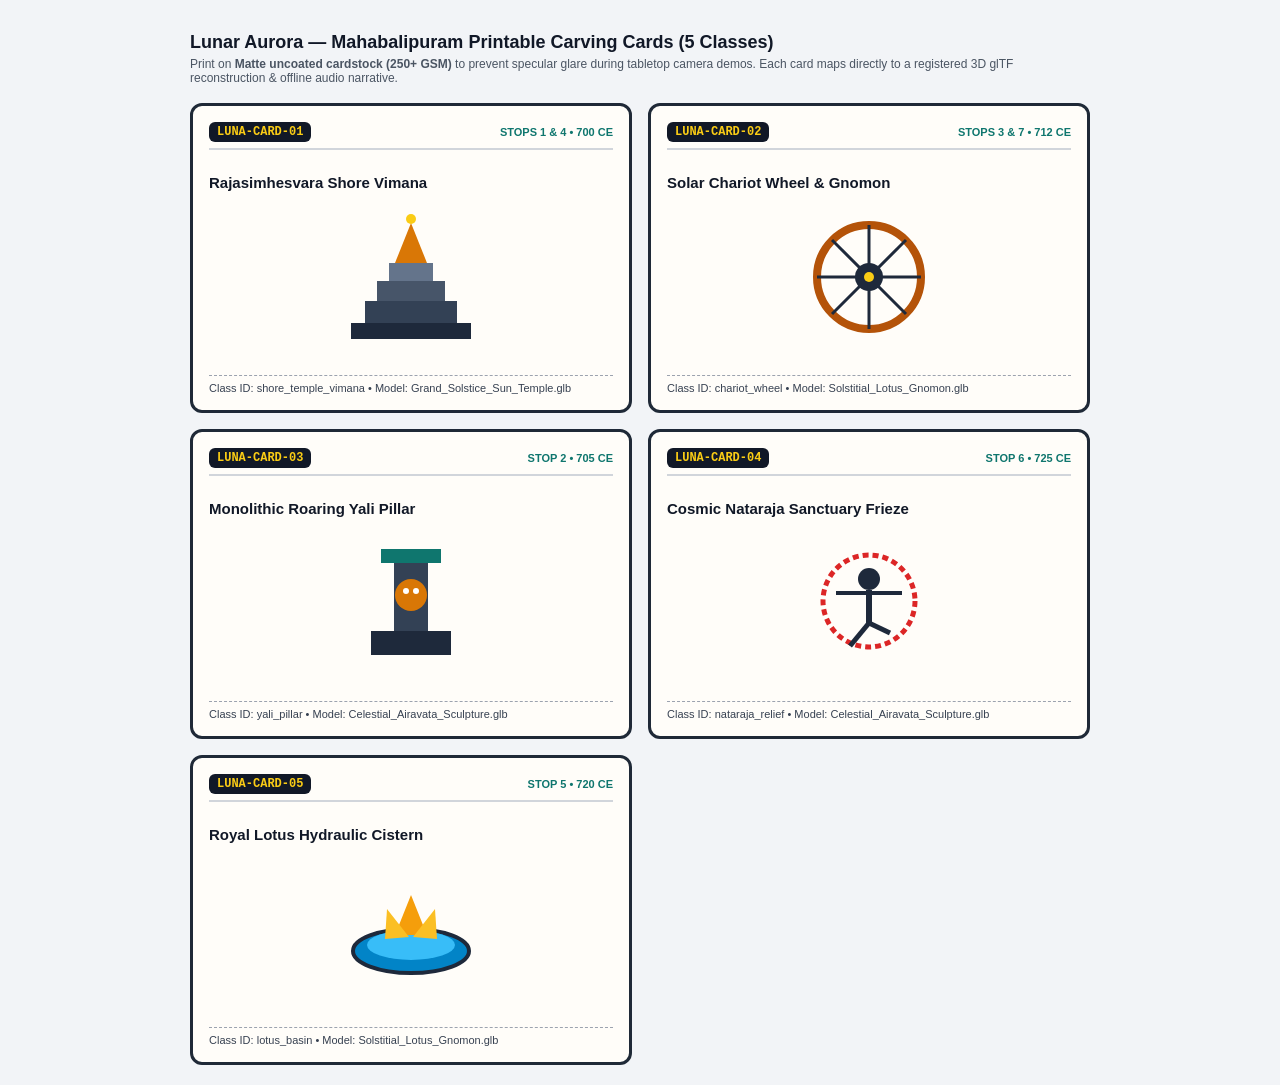
==== docs/carving_cards/print_5_carving_cards.html @ 83df8d59 "Implement Mahabalipuram XR Innovation Challenge 2026 upgrade (WebXR 3D/ShadeMap/PDF, Offline Failove" ====
<!DOCTYPE html>
<html lang="en">
<head>
  <meta charset="UTF-8">
  <title>Lunar Aurora - Printable Mahabalipuram Carving Cards (Matte Edition)</title>
  <style>
    * { box-sizing: border-box; font-family: 'Segoe UI', sans-serif; }
    body { margin: 0; padding: 20px; background: #f2f4f7; color: #111827; }
    h1 { font-size: 18px; margin-bottom: 4px; }
    p.sub { font-size: 12px; color: #4b5563; margin-top: 0; margin-bottom: 18px; }
    .grid { display: grid; grid-template-columns: repeat(2, 1fr); gap: 16px; max-width: 900px; margin: 0 auto; }
    .card {
      background: #fffdf9;
      border: 3px solid #1f2937;
      border-radius: 12px;
      padding: 16px;
      page-break-inside: avoid;
      display: flex;
      flex-direction: column;
      justify-content: space-between;
      min-height: 310px;
    }
    .hdr { display: flex; justify-content: space-between; align-items: center; border-bottom: 2px solid #d1d5db; padding-bottom: 6px; }
    .code { font-family: monospace; font-weight: 800; font-size: 12px; background: #111827; color: #facc15; padding: 3px 8px; border-radius: 6px; }
    .title { font-size: 15px; font-weight: 800; margin: 8px 0 4px; }
    .era { font-size: 11px; color: #0f766e; font-weight: 700; }
    .art { display: flex; justify-content: center; align-items: center; padding: 10px 0; }
    .ftr { border-top: 1px dashed #9ca3af; padding-top: 6px; font-size: 11px; color: #374151; }
    @media print {
      body { background: #ffffff; padding: 8px; }
      .no-print { display: none; }
    }
  </style>
</head>
<body>
  <div style="max-width: 900px; margin: 0 auto;">
    <h1>Lunar Aurora — Mahabalipuram Printable Carving Cards (5 Classes)</h1>
    <p class="sub">Print on <strong>Matte uncoated cardstock (250+ GSM)</strong> to prevent specular glare during tabletop camera demos. Each card maps directly to a registered 3D glTF reconstruction &amp; offline audio narrative.</p>
  </div>

  <div class="grid">
    <!-- CARD 1 -->
    <div class="card">
      <div class="hdr"><span class="code">LUNA-CARD-01</span><span class="era">STOPS 1 &amp; 4 • 700 CE</span></div>
      <div>
        <div class="title">Rajasimhesvara Shore Vimana</div>
        <div class="art">
          <svg width="160" height="145" viewBox="0 0 160 145">
            <rect x="20" y="118" width="120" height="16" fill="#1e293b"/>
            <rect x="34" y="96" width="92" height="22" fill="#334155"/>
            <rect x="46" y="76" width="68" height="20" fill="#475569"/>
            <rect x="58" y="58" width="44" height="18" fill="#64748b"/>
            <polygon points="80,18 96,58 64,58" fill="#d97706"/>
            <circle cx="80" cy="14" r="5" fill="#facc15"/>
          </svg>
        </div>
      </div>
      <div class="ftr">Class ID: <code>shore_temple_vimana</code> • Model: <code>Grand_Solstice_Sun_Temple.glb</code></div>
    </div>

    <!-- CARD 2 -->
    <div class="card">
      <div class="hdr"><span class="code">LUNA-CARD-02</span><span class="era">STOPS 3 &amp; 7 • 712 CE</span></div>
      <div>
        <div class="title">Solar Chariot Wheel &amp; Gnomon</div>
        <div class="art">
          <svg width="150" height="145" viewBox="0 0 150 145">
            <circle cx="75" cy="72" r="52" fill="none" stroke="#b45309" stroke-width="8"/>
            <circle cx="75" cy="72" r="14" fill="#1e293b"/>
            <line x1="75" y1="20" x2="75" y2="124" stroke="#1e293b" stroke-width="3"/>
            <line x1="23" y1="72" x2="127" y2="72" stroke="#1e293b" stroke-width="3"/>
            <line x1="38" y1="35" x2="112" y2="109" stroke="#1e293b" stroke-width="3"/>
            <line x1="112" y1="35" x2="38" y2="109" stroke="#1e293b" stroke-width="3"/>
            <circle cx="75" cy="72" r="5" fill="#facc15"/>
          </svg>
        </div>
      </div>
      <div class="ftr">Class ID: <code>chariot_wheel</code> • Model: <code>Solstitial_Lotus_Gnomon.glb</code></div>
    </div>

    <!-- CARD 3 -->
    <div class="card">
      <div class="hdr"><span class="code">LUNA-CARD-03</span><span class="era">STOP 2 • 705 CE</span></div>
      <div>
        <div class="title">Monolithic Roaring Yali Pillar</div>
        <div class="art">
          <svg width="150" height="145" viewBox="0 0 150 145">
            <rect x="45" y="18" width="60" height="14" fill="#0f766e"/>
            <rect x="58" y="32" width="34" height="68" fill="#334155"/>
            <circle cx="75" cy="64" r="16" fill="#d97706"/>
            <circle cx="70" cy="60" r="3" fill="#fff"/>
            <circle cx="80" cy="60" r="3" fill="#fff"/>
            <rect x="35" y="100" width="80" height="24" fill="#1e293b"/>
          </svg>
        </div>
      </div>
      <div class="ftr">Class ID: <code>yali_pillar</code> • Model: <code>Celestial_Airavata_Sculpture.glb</code></div>
    </div>

    <!-- CARD 4 -->
    <div class="card">
      <div class="hdr"><span class="code">LUNA-CARD-04</span><span class="era">STOP 6 • 725 CE</span></div>
      <div>
        <div class="title">Cosmic Nataraja Sanctuary Frieze</div>
        <div class="art">
          <svg width="150" height="145" viewBox="0 0 150 145">
            <circle cx="75" cy="70" r="46" fill="none" stroke="#dc2626" stroke-width="5" stroke-dasharray="6,4"/>
            <circle cx="75" cy="48" r="11" fill="#1e293b"/>
            <line x1="75" y1="59" x2="75" y2="92" stroke="#1e293b" stroke-width="6"/>
            <line x1="42" y1="62" x2="108" y2="62" stroke="#1e293b" stroke-width="4"/>
            <line x1="75" y1="92" x2="56" y2="115" stroke="#1e293b" stroke-width="5"/>
            <line x1="75" y1="92" x2="96" y2="102" stroke="#1e293b" stroke-width="5"/>
          </svg>
        </div>
      </div>
      <div class="ftr">Class ID: <code>nataraja_relief</code> • Model: <code>Celestial_Airavata_Sculpture.glb</code></div>
    </div>

    <!-- CARD 5 -->
    <div class="card">
      <div class="hdr"><span class="code">LUNA-CARD-05</span><span class="era">STOP 5 • 720 CE</span></div>
      <div>
        <div class="title">Royal Lotus Hydraulic Cistern</div>
        <div class="art">
          <svg width="160" height="145" viewBox="0 0 160 145">
            <ellipse cx="80" cy="94" rx="58" ry="22" fill="#0284c7" stroke="#1e293b" stroke-width="4"/>
            <ellipse cx="80" cy="88" rx="44" ry="15" fill="#38bdf8"/>
            <polygon points="80,38 96,78 64,78" fill="#f59e0b"/>
            <polygon points="56,52 78,80 54,82" fill="#fbbf24"/>
            <polygon points="104,52 82,80 106,82" fill="#fbbf24"/>
          </svg>
        </div>
      </div>
      <div class="ftr">Class ID: <code>lotus_basin</code> • Model: <code>Solstitial_Lotus_Gnomon.glb</code></div>
    </div>
  </div>
</body>
</html>
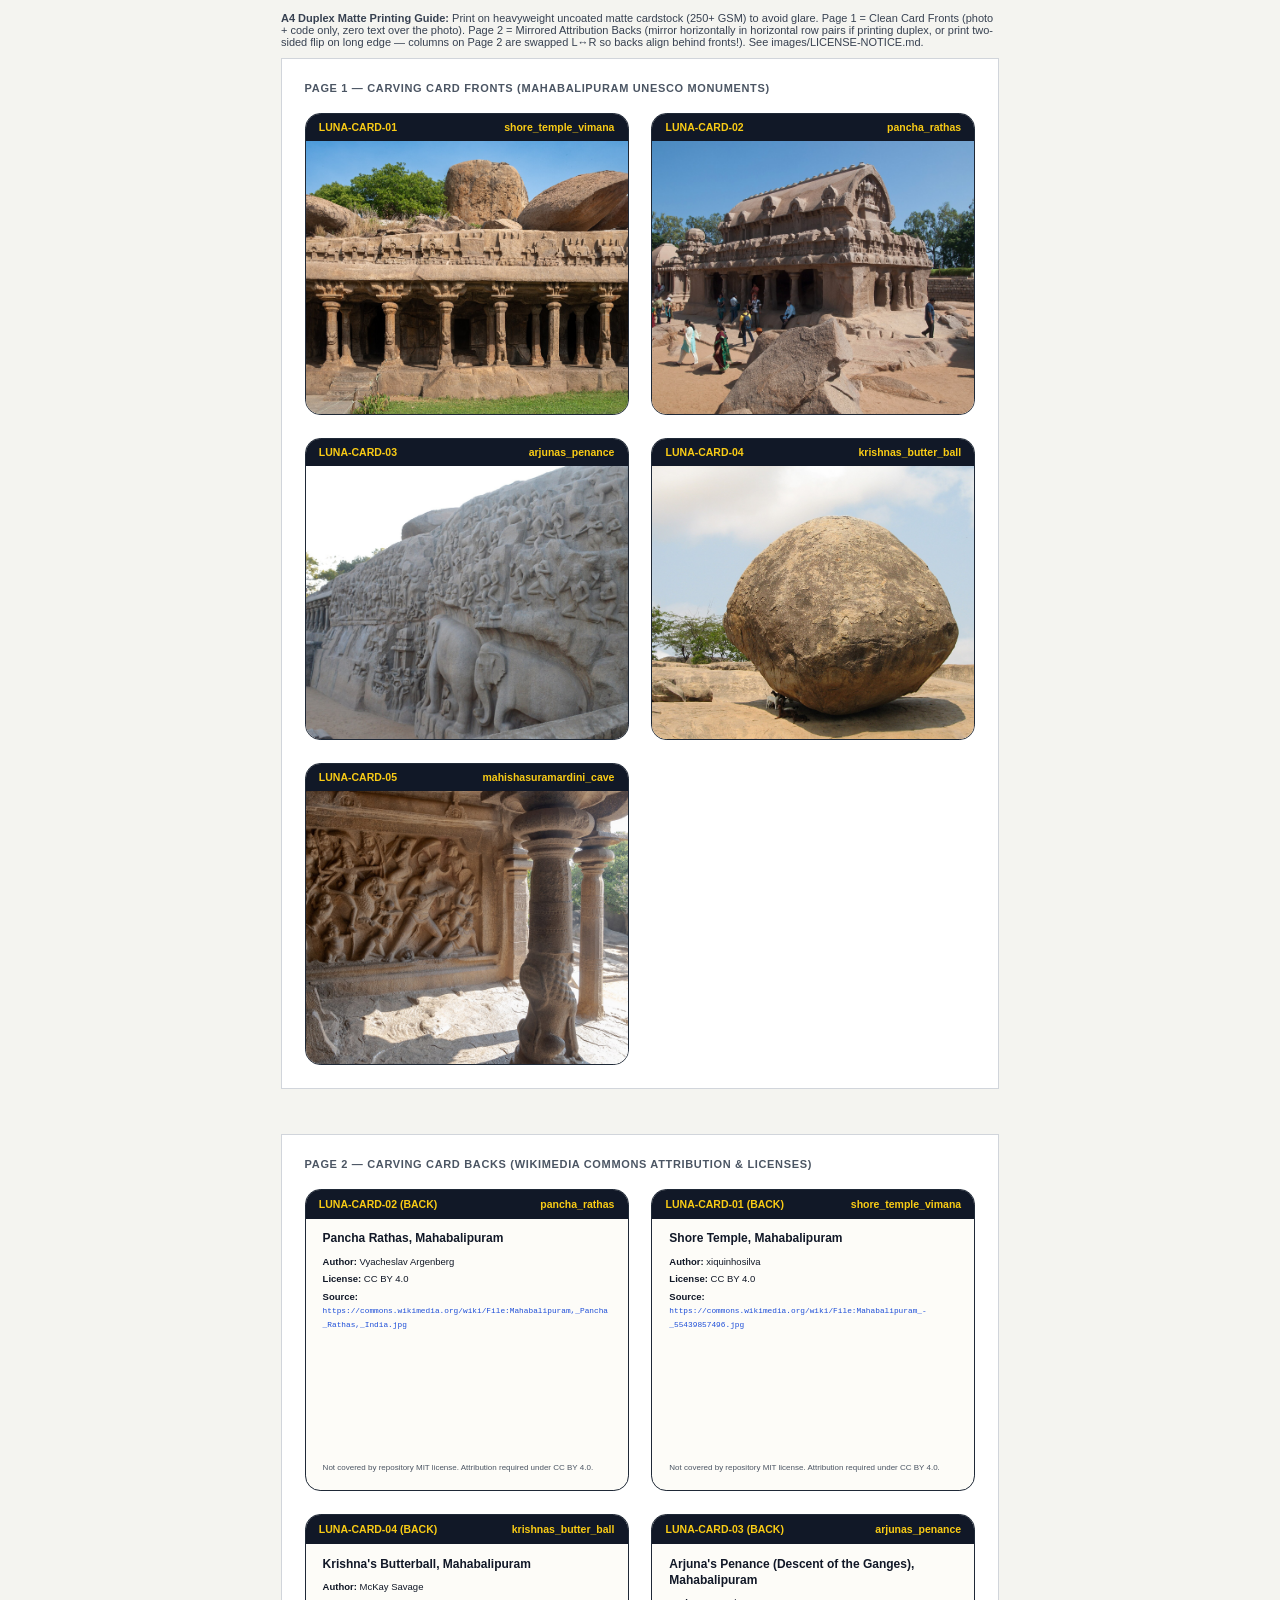
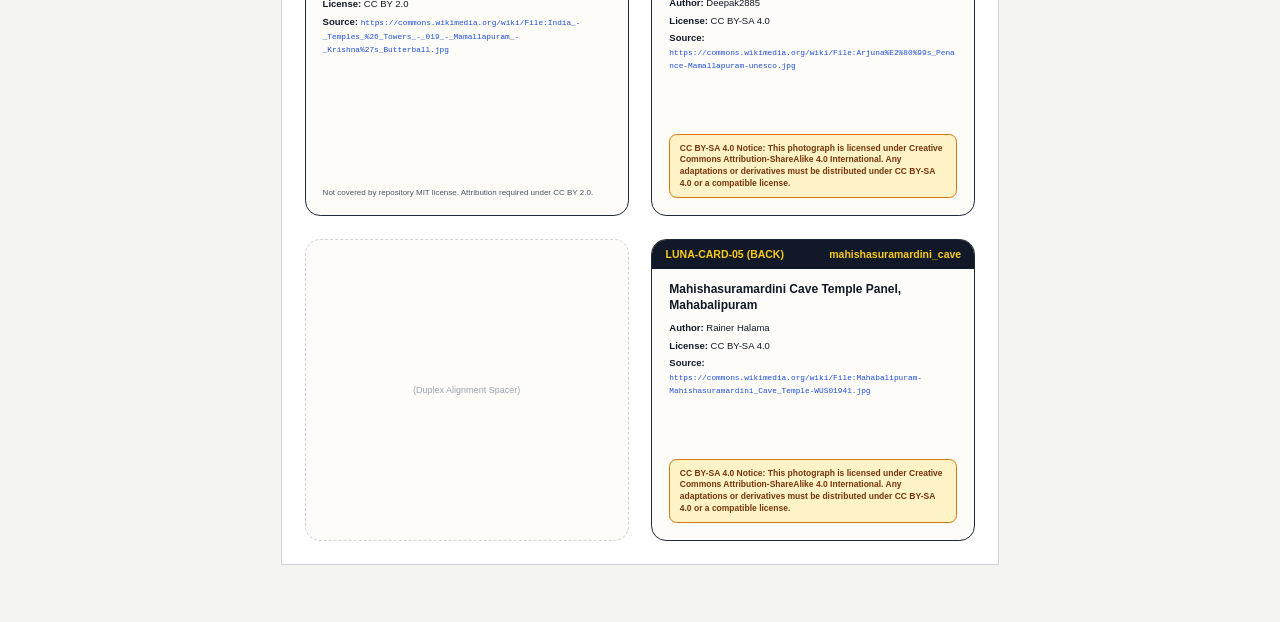
==== commit b218d07e: "Option B / Task 2 setup: sourced 5 Mahabalipuram cards, CC attributions, 54 audio clips, no-guess vi" ====
--- a/docs/carving_cards/print_5_carving_cards.html
+++ b/docs/carving_cards/print_5_carving_cards.html
@@ -2,136 +2,207 @@
 <html lang="en">
 <head>
   <meta charset="UTF-8">
-  <title>Lunar Aurora - Printable Mahabalipuram Carving Cards (Matte Edition)</title>
+  <title>Lunar Aurora — Authentic Mahabalipuram Carving Cards (A4 Print Front & Back)</title>
   <style>
-    * { box-sizing: border-box; font-family: 'Segoe UI', sans-serif; }
-    body { margin: 0; padding: 20px; background: #f2f4f7; color: #111827; }
-    h1 { font-size: 18px; margin-bottom: 4px; }
-    p.sub { font-size: 12px; color: #4b5563; margin-top: 0; margin-bottom: 18px; }
-    .grid { display: grid; grid-template-columns: repeat(2, 1fr); gap: 16px; max-width: 900px; margin: 0 auto; }
-    .card {
-      background: #fffdf9;
-      border: 3px solid #1f2937;
-      border-radius: 12px;
-      padding: 16px;
-      page-break-inside: avoid;
+    @page { size: A4 portrait; margin: 10mm; }
+    * { box-sizing: border-box; font-family: -apple-system, BlinkMacSystemFont, "Segoe UI", Roboto, sans-serif; }
+    body { margin: 0; padding: 12px; background: #f4f4f0; color: #111827; }
+    .screen-note { max-width: 190mm; margin: 0 auto 10px; font-size: 11px; color: #374151; }
+    .sheet {
+      width: 190mm;
+      margin: 0 auto 12mm;
+      background: #ffffff;
+      padding: 6mm;
+      border: 1px solid #d1d5db;
+    }
+    .sheet-title {
+      font-size: 11px;
+      font-weight: 700;
+      text-transform: uppercase;
+      letter-spacing: 0.06em;
+      color: #4b5563;
+      margin: 0 0 5mm;
+    }
+    .grid-front, .grid-back {
+      display: grid;
+      grid-template-columns: repeat(2, 1fr);
+      gap: 6mm;
+    }
+    .card-front, .card-back {
+      border: 1.5px solid #1f2937;
+      border-radius: 4mm;
+      background: #fdfcf8; /* Warm matte-friendly paper tint */
+      overflow: hidden;
+      height: 80mm;
       display: flex;
       flex-direction: column;
+      page-break-inside: avoid;
+    }
+    .code-strip {
+      background: #111827;
+      color: #facc15;
+      font-family: monospace;
+      font-size: 10.5px;
+      font-weight: 800;
+      padding: 2mm 3.5mm;
+      display: flex;
       justify-content: space-between;
-      min-height: 310px;
-    }
-    .hdr { display: flex; justify-content: space-between; align-items: center; border-bottom: 2px solid #d1d5db; padding-bottom: 6px; }
-    .code { font-family: monospace; font-weight: 800; font-size: 12px; background: #111827; color: #facc15; padding: 3px 8px; border-radius: 6px; }
-    .title { font-size: 15px; font-weight: 800; margin: 8px 0 4px; }
-    .era { font-size: 11px; color: #0f766e; font-weight: 700; }
-    .art { display: flex; justify-content: center; align-items: center; padding: 10px 0; }
-    .ftr { border-top: 1px dashed #9ca3af; padding-top: 6px; font-size: 11px; color: #374151; }
+      align-items: center;
+      flex-shrink: 0;
+    }
+    .photo-box {
+      flex: 1;
+      width: 100%;
+      overflow: hidden;
+      background: #e5e7eb;
+    }
+    .photo-box img {
+      width: 100%;
+      height: 100%;
+      object-fit: cover;
+      display: block;
+    }
+    .card-back {
+      padding: 4.5mm;
+      justify-content: space-between;
+      font-size: 9.5px;
+      line-height: 1.38;
+    }
+    .back-title { font-size: 12px; font-weight: 800; color: #111827; margin-bottom: 2mm; }
+    .back-meta div { margin-bottom: 1.2mm; word-break: break-word; }
+    .sa-notice {
+      background: #fef3c7;
+      border: 1px solid #d97706;
+      color: #78350f;
+      padding: 2mm 2.5mm;
+      border-radius: 2mm;
+      font-size: 8.5px;
+      font-weight: 600;
+    }
+    .url-small { font-family: monospace; font-size: 7.8px; color: #1d4ed8; }
+    .page-break { page-break-after: always; }
     @media print {
-      body { background: #ffffff; padding: 8px; }
-      .no-print { display: none; }
+      body { background: #ffffff; padding: 0; }
+      .screen-note { display: none; }
+      .sheet { border: none; margin: 0; padding: 0; width: 100%; }
     }
   </style>
 </head>
 <body>
-  <div style="max-width: 900px; margin: 0 auto;">
-    <h1>Lunar Aurora — Mahabalipuram Printable Carving Cards (5 Classes)</h1>
-    <p class="sub">Print on <strong>Matte uncoated cardstock (250+ GSM)</strong> to prevent specular glare during tabletop camera demos. Each card maps directly to a registered 3D glTF reconstruction &amp; offline audio narrative.</p>
+  <div class="screen-note">
+    <strong>A4 Duplex Matte Printing Guide:</strong> Print on heavyweight uncoated matte cardstock (250+ GSM) to avoid glare. Page 1 = Clean Card Fronts (photo + code only, zero text over the photo). Page 2 = Mirrored Attribution Backs (mirror horizontally in horizontal row pairs if printing duplex, or print two-sided flip on long edge — columns on Page 2 are swapped L&harr;R so backs align behind fronts!). See <code>images/LICENSE-NOTICE.md</code>.
   </div>
 
-  <div class="grid">
-    <!-- CARD 1 -->
-    <div class="card">
-      <div class="hdr"><span class="code">LUNA-CARD-01</span><span class="era">STOPS 1 &amp; 4 • 700 CE</span></div>
-      <div>
-        <div class="title">Rajasimhesvara Shore Vimana</div>
-        <div class="art">
-          <svg width="160" height="145" viewBox="0 0 160 145">
-            <rect x="20" y="118" width="120" height="16" fill="#1e293b"/>
-            <rect x="34" y="96" width="92" height="22" fill="#334155"/>
-            <rect x="46" y="76" width="68" height="20" fill="#475569"/>
-            <rect x="58" y="58" width="44" height="18" fill="#64748b"/>
-            <polygon points="80,18 96,58 64,58" fill="#d97706"/>
-            <circle cx="80" cy="14" r="5" fill="#facc15"/>
-          </svg>
-        </div>
-      </div>
-      <div class="ftr">Class ID: <code>shore_temple_vimana</code> • Model: <code>Grand_Solstice_Sun_Temple.glb</code></div>
+  <!-- PAGE 1: FRONT (Clean photo + code strip outside the photo only) -->
+  <div class="sheet page-break">
+    <div class="sheet-title">Page 1 — Carving Card Fronts (Mahabalipuram UNESCO Monuments)</div>
+    <div class="grid-front">
+      <div class="card-front">
+        <div class="code-strip"><span>LUNA-CARD-01</span><span>shore_temple_vimana</span></div>
+        <div class="photo-box"><img src="images/01_shore_temple_vimana.jpg" alt="LUNA-CARD-01"></div>
+      </div>
+
+      <div class="card-front">
+        <div class="code-strip"><span>LUNA-CARD-02</span><span>pancha_rathas</span></div>
+        <div class="photo-box"><img src="images/02_pancha_rathas.jpg" alt="LUNA-CARD-02"></div>
+      </div>
+
+      <div class="card-front">
+        <div class="code-strip"><span>LUNA-CARD-03</span><span>arjunas_penance</span></div>
+        <div class="photo-box"><img src="images/03_arjunas_penance.jpg" alt="LUNA-CARD-03"></div>
+      </div>
+
+      <div class="card-front">
+        <div class="code-strip"><span>LUNA-CARD-04</span><span>krishnas_butter_ball</span></div>
+        <div class="photo-box"><img src="images/04_krishnas_butter_ball.jpg" alt="LUNA-CARD-04"></div>
+      </div>
+
+      <div class="card-front">
+        <div class="code-strip"><span>LUNA-CARD-05</span><span>mahishasuramardini_cave</span></div>
+        <div class="photo-box"><img src="images/05_mahishasuramardini_cave.jpg" alt="LUNA-CARD-05"></div>
+      </div>
     </div>
-
-    <!-- CARD 2 -->
-    <div class="card">
-      <div class="hdr"><span class="code">LUNA-CARD-02</span><span class="era">STOPS 3 &amp; 7 • 712 CE</span></div>
-      <div>
-        <div class="title">Solar Chariot Wheel &amp; Gnomon</div>
-        <div class="art">
-          <svg width="150" height="145" viewBox="0 0 150 145">
-            <circle cx="75" cy="72" r="52" fill="none" stroke="#b45309" stroke-width="8"/>
-            <circle cx="75" cy="72" r="14" fill="#1e293b"/>
-            <line x1="75" y1="20" x2="75" y2="124" stroke="#1e293b" stroke-width="3"/>
-            <line x1="23" y1="72" x2="127" y2="72" stroke="#1e293b" stroke-width="3"/>
-            <line x1="38" y1="35" x2="112" y2="109" stroke="#1e293b" stroke-width="3"/>
-            <line x1="112" y1="35" x2="38" y2="109" stroke="#1e293b" stroke-width="3"/>
-            <circle cx="75" cy="72" r="5" fill="#facc15"/>
-          </svg>
-        </div>
-      </div>
-      <div class="ftr">Class ID: <code>chariot_wheel</code> • Model: <code>Solstitial_Lotus_Gnomon.glb</code></div>
-    </div>
-
-    <!-- CARD 3 -->
-    <div class="card">
-      <div class="hdr"><span class="code">LUNA-CARD-03</span><span class="era">STOP 2 • 705 CE</span></div>
-      <div>
-        <div class="title">Monolithic Roaring Yali Pillar</div>
-        <div class="art">
-          <svg width="150" height="145" viewBox="0 0 150 145">
-            <rect x="45" y="18" width="60" height="14" fill="#0f766e"/>
-            <rect x="58" y="32" width="34" height="68" fill="#334155"/>
-            <circle cx="75" cy="64" r="16" fill="#d97706"/>
-            <circle cx="70" cy="60" r="3" fill="#fff"/>
-            <circle cx="80" cy="60" r="3" fill="#fff"/>
-            <rect x="35" y="100" width="80" height="24" fill="#1e293b"/>
-          </svg>
-        </div>
-      </div>
-      <div class="ftr">Class ID: <code>yali_pillar</code> • Model: <code>Celestial_Airavata_Sculpture.glb</code></div>
-    </div>
-
-    <!-- CARD 4 -->
-    <div class="card">
-      <div class="hdr"><span class="code">LUNA-CARD-04</span><span class="era">STOP 6 • 725 CE</span></div>
-      <div>
-        <div class="title">Cosmic Nataraja Sanctuary Frieze</div>
-        <div class="art">
-          <svg width="150" height="145" viewBox="0 0 150 145">
-            <circle cx="75" cy="70" r="46" fill="none" stroke="#dc2626" stroke-width="5" stroke-dasharray="6,4"/>
-            <circle cx="75" cy="48" r="11" fill="#1e293b"/>
-            <line x1="75" y1="59" x2="75" y2="92" stroke="#1e293b" stroke-width="6"/>
-            <line x1="42" y1="62" x2="108" y2="62" stroke="#1e293b" stroke-width="4"/>
-            <line x1="75" y1="92" x2="56" y2="115" stroke="#1e293b" stroke-width="5"/>
-            <line x1="75" y1="92" x2="96" y2="102" stroke="#1e293b" stroke-width="5"/>
-          </svg>
-        </div>
-      </div>
-      <div class="ftr">Class ID: <code>nataraja_relief</code> • Model: <code>Celestial_Airavata_Sculpture.glb</code></div>
-    </div>
-
-    <!-- CARD 5 -->
-    <div class="card">
-      <div class="hdr"><span class="code">LUNA-CARD-05</span><span class="era">STOP 5 • 720 CE</span></div>
-      <div>
-        <div class="title">Royal Lotus Hydraulic Cistern</div>
-        <div class="art">
-          <svg width="160" height="145" viewBox="0 0 160 145">
-            <ellipse cx="80" cy="94" rx="58" ry="22" fill="#0284c7" stroke="#1e293b" stroke-width="4"/>
-            <ellipse cx="80" cy="88" rx="44" ry="15" fill="#38bdf8"/>
-            <polygon points="80,38 96,78 64,78" fill="#f59e0b"/>
-            <polygon points="56,52 78,80 54,82" fill="#fbbf24"/>
-            <polygon points="104,52 82,80 106,82" fill="#fbbf24"/>
-          </svg>
-        </div>
-      </div>
-      <div class="ftr">Class ID: <code>lotus_basin</code> • Model: <code>Solstitial_Lotus_Gnomon.glb</code></div>
+  </div>
+
+  <!-- PAGE 2: BACK (Mirrored left/right per row for duplex alignment) -->
+  <div class="sheet">
+    <div class="sheet-title">Page 2 — Carving Card Backs (Wikimedia Commons Attribution &amp; Licenses)</div>
+    <div class="grid-back">
+      <!-- Row 1 Right aligns behind Front Row 1 Left (Card 02 on left, Card 01 on right for duplex flip) -->
+      <div class="card-back">
+        <div>
+          <div class="code-strip" style="margin:-4.5mm -4.5mm 3mm;"><span>LUNA-CARD-02 (BACK)</span><span>pancha_rathas</span></div>
+          <div class="back-title">Pancha Rathas, Mahabalipuram</div>
+          <div class="back-meta">
+            <div><strong>Author:</strong> Vyacheslav Argenberg</div>
+            <div><strong>License:</strong> CC BY 4.0</div>
+            <div><strong>Source:</strong> <span class="url-small">https://commons.wikimedia.org/wiki/File:Mahabalipuram,_Pancha_Rathas,_India.jpg</span></div>
+          </div>
+        </div>
+        <div style="font-size:8px; color:#4b5563;">Not covered by repository MIT license. Attribution required under CC BY 4.0.</div>
+      </div>
+
+      <div class="card-back">
+        <div>
+          <div class="code-strip" style="margin:-4.5mm -4.5mm 3mm;"><span>LUNA-CARD-01 (BACK)</span><span>shore_temple_vimana</span></div>
+          <div class="back-title">Shore Temple, Mahabalipuram</div>
+          <div class="back-meta">
+            <div><strong>Author:</strong> xiquinhosilva</div>
+            <div><strong>License:</strong> CC BY 4.0</div>
+            <div><strong>Source:</strong> <span class="url-small">https://commons.wikimedia.org/wiki/File:Mahabalipuram_-_55439857496.jpg</span></div>
+          </div>
+        </div>
+        <div style="font-size:8px; color:#4b5563;">Not covered by repository MIT license. Attribution required under CC BY 4.0.</div>
+      </div>
+
+      <!-- Row 2: Card 04 behind Front Card 04 (Right -> Left), Card 03 behind Front Card 03 -->
+      <div class="card-back">
+        <div>
+          <div class="code-strip" style="margin:-4.5mm -4.5mm 3mm;"><span>LUNA-CARD-04 (BACK)</span><span>krishnas_butter_ball</span></div>
+          <div class="back-title">Krishna's Butterball, Mahabalipuram</div>
+          <div class="back-meta">
+            <div><strong>Author:</strong> McKay Savage</div>
+            <div><strong>License:</strong> CC BY 2.0</div>
+            <div><strong>Source:</strong> <span class="url-small">https://commons.wikimedia.org/wiki/File:India_-_Temples_%26_Towers_-_019_-_Mamallapuram_-_Krishna%27s_Butterball.jpg</span></div>
+          </div>
+        </div>
+        <div style="font-size:8px; color:#4b5563;">Not covered by repository MIT license. Attribution required under CC BY 2.0.</div>
+      </div>
+
+      <div class="card-back">
+        <div>
+          <div class="code-strip" style="margin:-4.5mm -4.5mm 3mm;"><span>LUNA-CARD-03 (BACK)</span><span>arjunas_penance</span></div>
+          <div class="back-title">Arjuna's Penance (Descent of the Ganges), Mahabalipuram</div>
+          <div class="back-meta">
+            <div><strong>Author:</strong> Deepak2885</div>
+            <div><strong>License:</strong> CC BY-SA 4.0</div>
+            <div><strong>Source:</strong> <span class="url-small">https://commons.wikimedia.org/wiki/File:Arjuna%E2%80%99s_Penance-Mamallapuram-unesco.jpg</span></div>
+          </div>
+        </div>
+        <div class="sa-notice">
+          <strong>CC BY-SA 4.0 Notice:</strong> This photograph is licensed under Creative Commons Attribution-ShareAlike 4.0 International. Any adaptations or derivatives must be distributed under CC BY-SA 4.0 or a compatible license.
+        </div>
+      </div>
+
+      <!-- Row 3: Empty spacer on Left so Card 05 Back aligns behind Front Row 3 Left on duplex flip -->
+      <div class="card-back" style="border-style:dashed; border-color:#d1d5db; justify-content:center; align-items:center; color:#9ca3af; font-size:9px;">
+        (Duplex Alignment Spacer)
+      </div>
+
+      <div class="card-back">
+        <div>
+          <div class="code-strip" style="margin:-4.5mm -4.5mm 3mm;"><span>LUNA-CARD-05 (BACK)</span><span>mahishasuramardini_cave</span></div>
+          <div class="back-title">Mahishasuramardini Cave Temple Panel, Mahabalipuram</div>
+          <div class="back-meta">
+            <div><strong>Author:</strong> Rainer Halama</div>
+            <div><strong>License:</strong> CC BY-SA 4.0</div>
+            <div><strong>Source:</strong> <span class="url-small">https://commons.wikimedia.org/wiki/File:Mahabalipuram-Mahishasuramardini_Cave_Temple-WUS01941.jpg</span></div>
+          </div>
+        </div>
+        <div class="sa-notice">
+          <strong>CC BY-SA 4.0 Notice:</strong> This photograph is licensed under Creative Commons Attribution-ShareAlike 4.0 International. Any adaptations or derivatives must be distributed under CC BY-SA 4.0 or a compatible license.
+        </div>
+      </div>
     </div>
   </div>
 </body>
